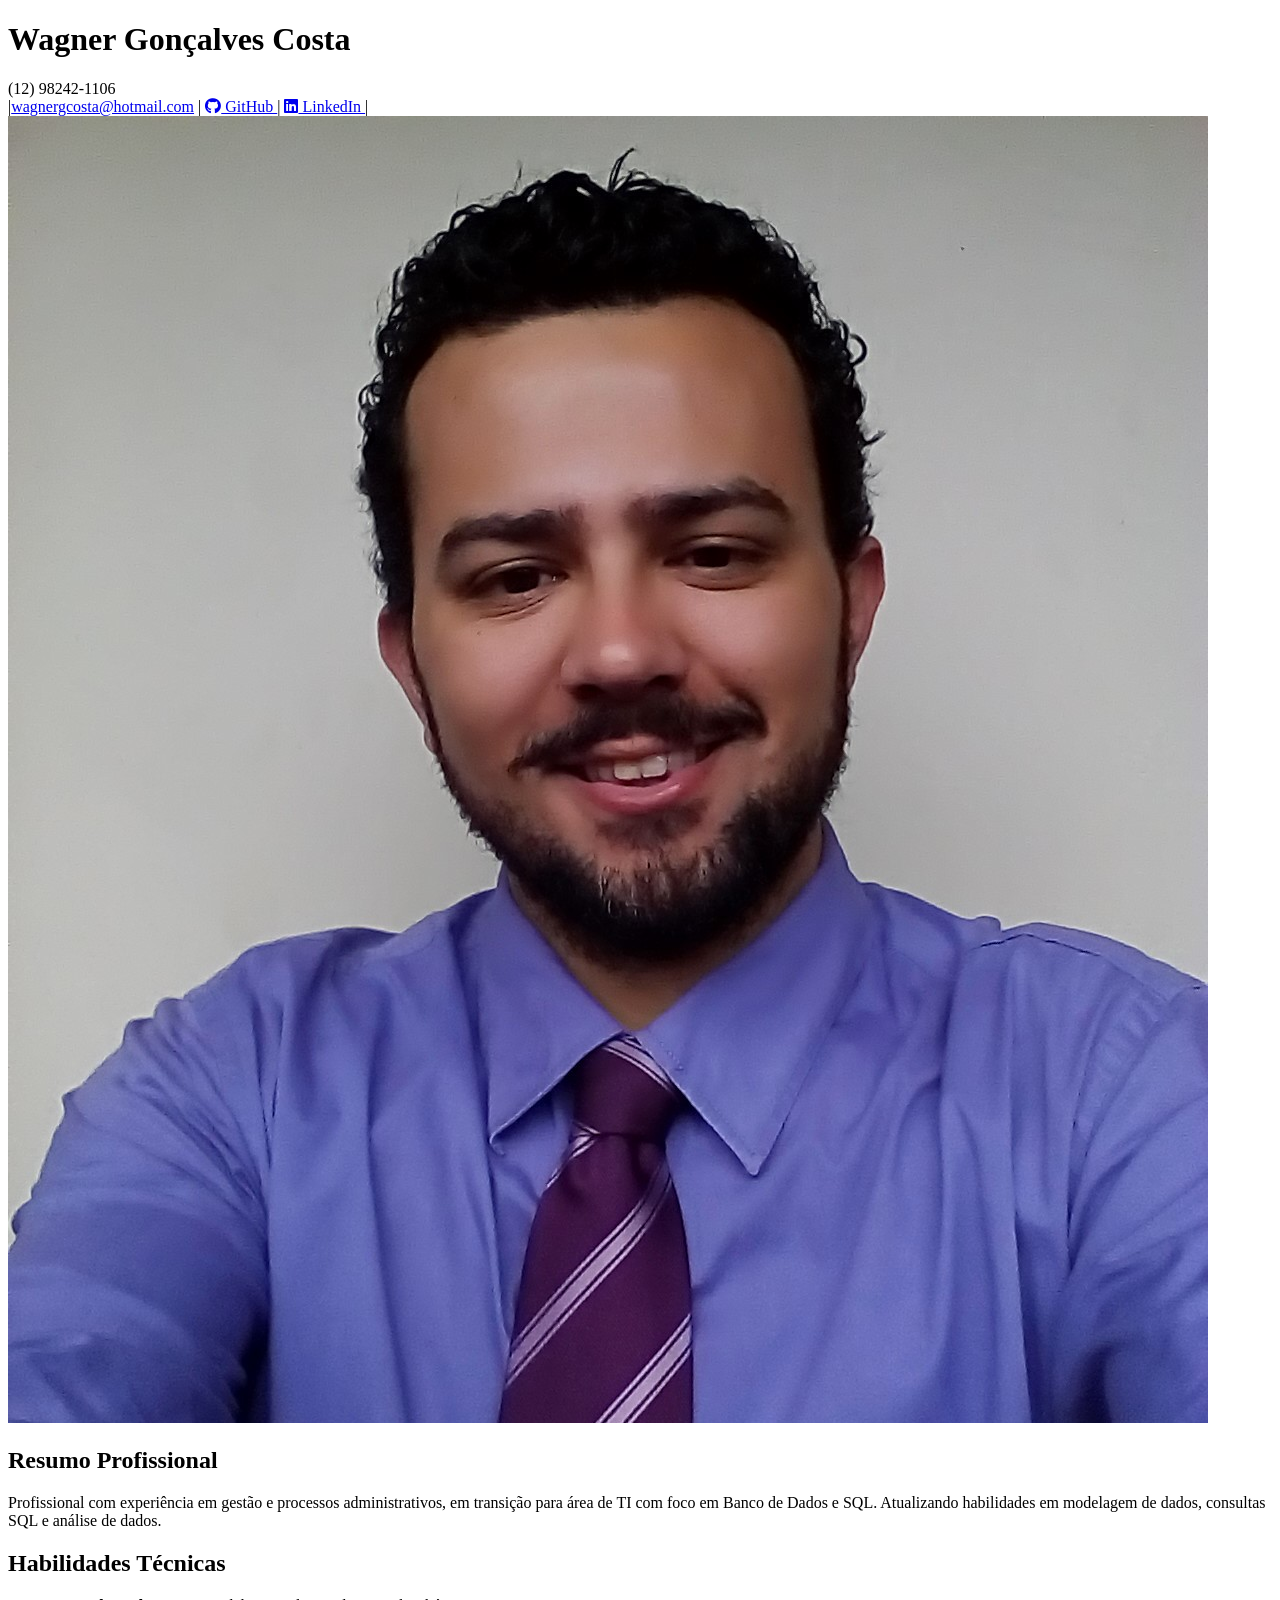
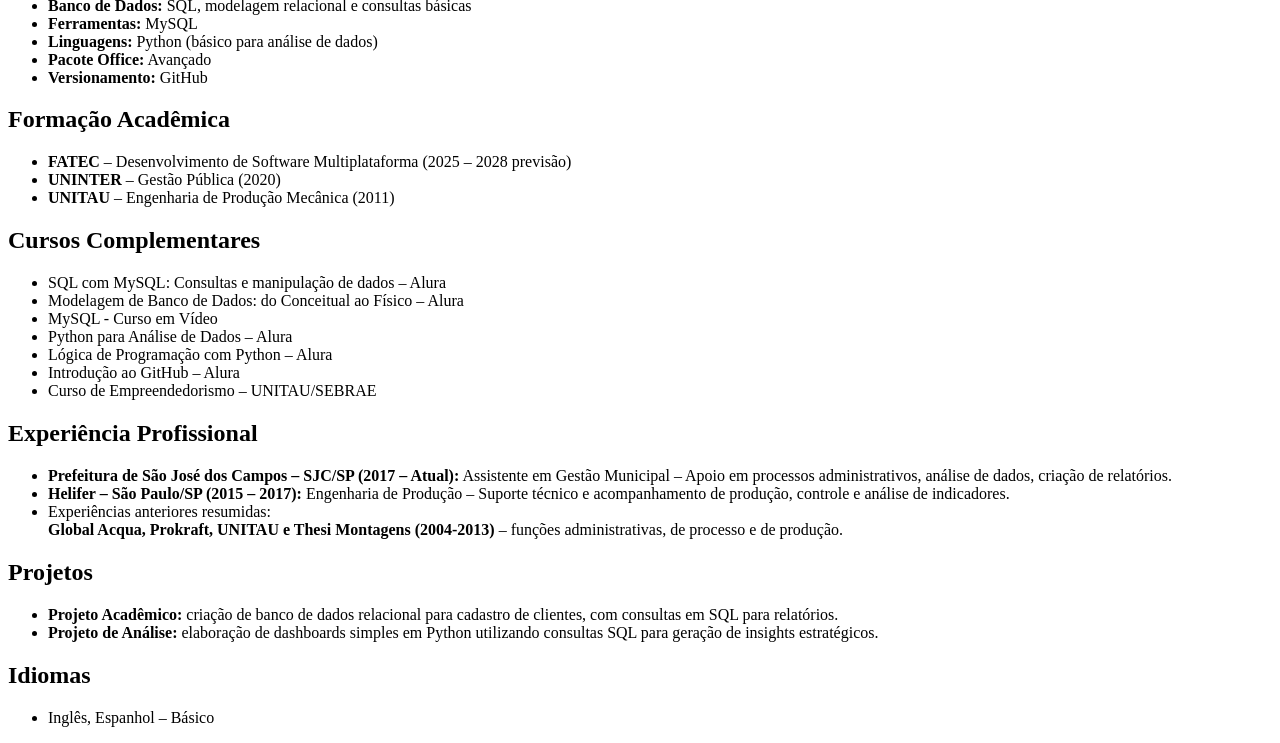
==== index.html @ ad1de8b5 "<style> Sobrepondo arquivo." ====
<!DOCTYPE html>
<html lang="pt-BR">
<head>
  <meta charset="UTF-8">
  <meta name="viewport" content="width=device-width, initial-scale=1.0">
  <title>CV - Wagner Gonçalves Costa</title>
  <link rel="stylesheet" href="css/style.css">
  <!-- Font Awesome para ícones -->
  <link rel="stylesheet" href="https://cdnjs.cloudflare.com/ajax/libs/font-awesome/6.5.0/css/all.min.css">
</head>
<body>
  <div class="container">
    <!-- Header -->
    <div class="header">
      <div class="header-text">
        <h1>Wagner Gonçalves Costa</h1>
        <div class="contact">
          (12) 98242-1106<br>
          |<a href="mailto:wagnergcosta@hotmail.com">wagnergcosta@hotmail.com</a> | <a href="https://github.com/Costa-Wagner" target="_blank">
            <i class="fab fa-github"></i> GitHub
          </a> | 
          <a href="https://www.linkedin.com/in/wagner-costa-391b0726/" target="_blank">
            <i class="fab fa-linkedin"></i> LinkedIn
          </a>|
        </div>
      </div>
      <div class="header-img">
        <img src="image/Wagner.2.jpg" alt="Wagner Gonçalves Costa">
      </div>
    </div>

    <!-- Resumo Profissional -->
    <h2>Resumo Profissional</h2>
    <p>
      Profissional com experiência em gestão e processos administrativos, em transição para área de TI com foco em Banco de Dados e SQL. Atualizando habilidades em modelagem de dados, consultas SQL e análise de dados.
    </p>

    <!-- Habilidades Técnicas -->
    <h2>Habilidades Técnicas</h2>
    <ul>
      <li><strong>Banco de Dados:</strong> SQL, modelagem relacional e consultas básicas</li>
      <li><strong>Ferramentas:</strong> MySQL</li>
      <li><strong>Linguagens:</strong> Python (básico para análise de dados)</li>
      <li><strong>Pacote Office:</strong> Avançado</li>
      <li><strong>Versionamento:</strong> GitHub</li>
    </ul>

    <!-- Formação Acadêmica -->
    <h2>Formação Acadêmica</h2>
    <ul>
      <li><strong>FATEC</strong> – Desenvolvimento de Software Multiplataforma (2025 – 2028 previsão)</li>
      <li><strong>UNINTER</strong> – Gestão Pública (2020)</li>
      <li><strong>UNITAU</strong> – Engenharia de Produção Mecânica (2011)</li>
    </ul>

    <!-- Cursos Complementares -->
    <h2>Cursos Complementares</h2>
    <ul>
      <li>SQL com MySQL: Consultas e manipulação de dados – Alura</li>
      <li>Modelagem de Banco de Dados: do Conceitual ao Físico – Alura</li>
      <li>MySQL - Curso em Vídeo</li>
      <li>Python para Análise de Dados – Alura</li>
      <li>Lógica de Programação com Python – Alura</li>
      <li>Introdução ao GitHub – Alura</li>
      <li>Curso de Empreendedorismo – UNITAU/SEBRAE</li>
    </ul>

    <!-- Experiência Profissional -->
    <h2>Experiência Profissional</h2>
    <ul>
      <li><strong>Prefeitura de São José dos Campos – SJC/SP (2017 – Atual):</strong> Assistente em Gestão Municipal – Apoio em processos administrativos, análise de dados, criação de relatórios.</li>
      <li><strong>Helifer – São Paulo/SP (2015 – 2017):</strong> Engenharia de Produção – Suporte técnico e acompanhamento de produção, controle e análise de indicadores.</li>
      <li>Experiências anteriores resumidas:<BR> <strong>Global Acqua, Prokraft, UNITAU e Thesi Montagens (2004-2013)</strong></strong> – funções administrativas, de processo e de produção.</li>
    </ul>

    <!-- Projetos -->
    <h2>Projetos</h2>
    <ul>
      <li><strong>Projeto Acadêmico:</strong> criação de banco de dados relacional para cadastro de clientes, com consultas em SQL para relatórios.</li>
      <li><strong>Projeto de Análise:</strong> elaboração de dashboards simples em Python utilizando consultas SQL para geração de insights estratégicos.</li>
    </ul>

    <!-- Idiomas -->
    <h2>Idiomas</h2>
    <ul>
      <li>Inglês, Espanhol – Básico</li>
    </ul>
  </div>
</body>
</html>
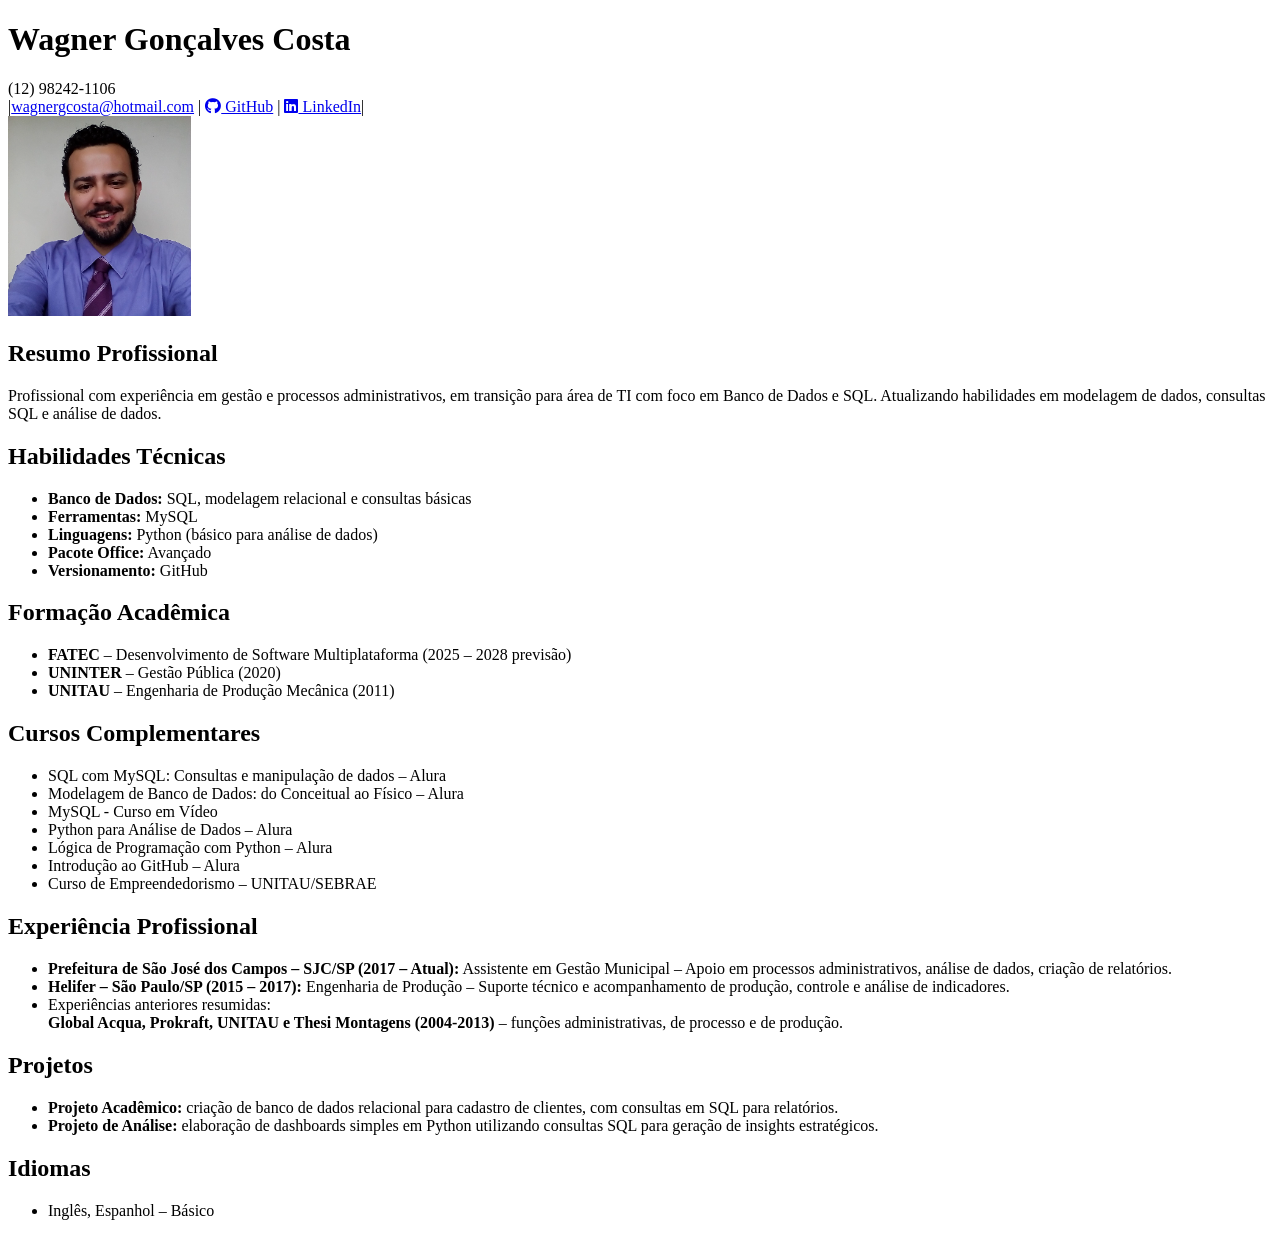
==== commit 70c64e1d: "<feat> Otimizado foto de perfil." ====
--- a/index.html
+++ b/index.html
@@ -16,16 +16,13 @@
         <h1>Wagner Gonçalves Costa</h1>
         <div class="contact">
           (12) 98242-1106<br>
-          |<a href="mailto:wagnergcosta@hotmail.com">wagnergcosta@hotmail.com</a> | <a href="https://github.com/Costa-Wagner" target="_blank">
-            <i class="fab fa-github"></i> GitHub
-          </a> | 
-          <a href="https://www.linkedin.com/in/wagner-costa-391b0726/" target="_blank">
-            <i class="fab fa-linkedin"></i> LinkedIn
-          </a>|
+          |<a href="mailto:wagnergcosta@hotmail.com">wagnergcosta@hotmail.com</a> |
+          <a href="https://github.com/Costa-Wagner" target="_blank"><i class="fab fa-github"></i> GitHub</a> | 
+          <a href="https://www.linkedin.com/in/wagner-costa-391b0726/" target="_blank"><i class="fab fa-linkedin"></i> LinkedIn</a>|
         </div>
       </div>
       <div class="header-img">
-        <img src="image/Wagner.2.jpg" alt="Wagner Gonçalves Costa">
+        <img src="/image/Wagner.2_resized.jpg" alt="Wagner Gonçalves Costa">
       </div>
     </div>
 
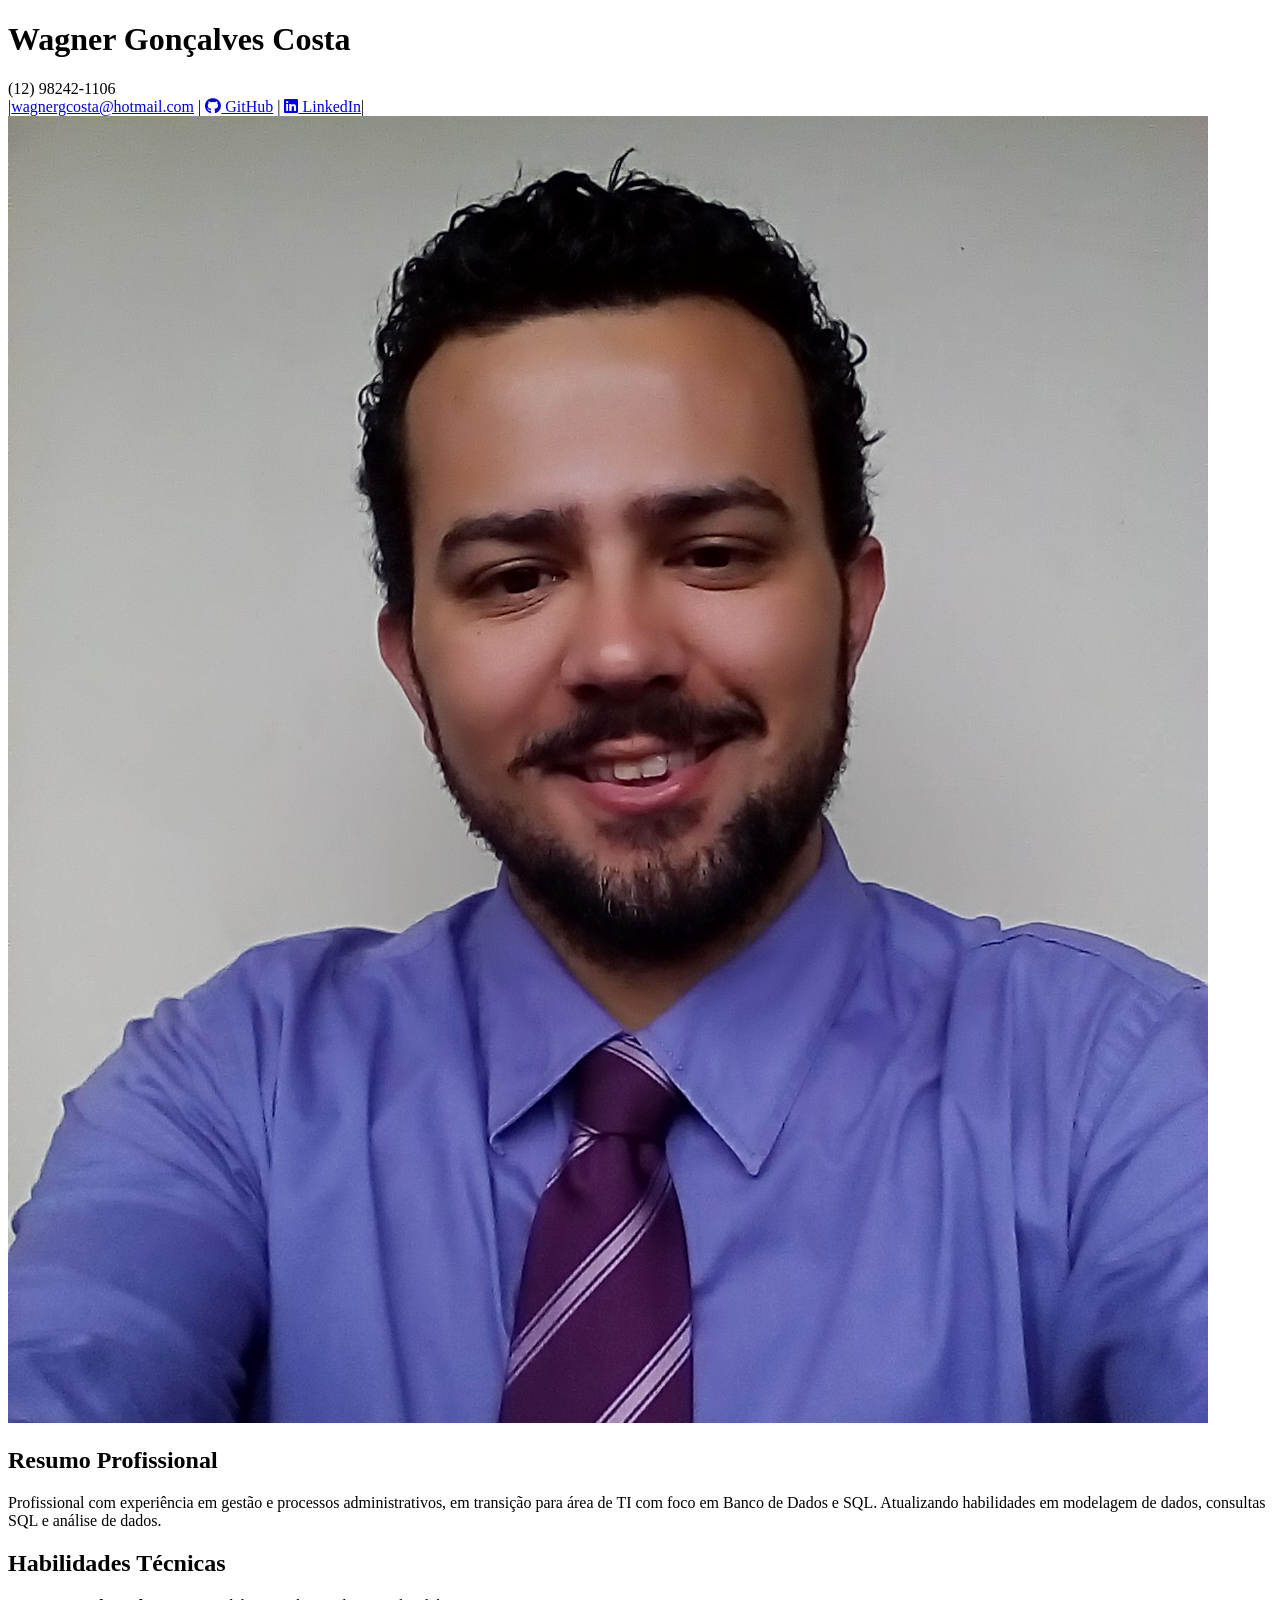
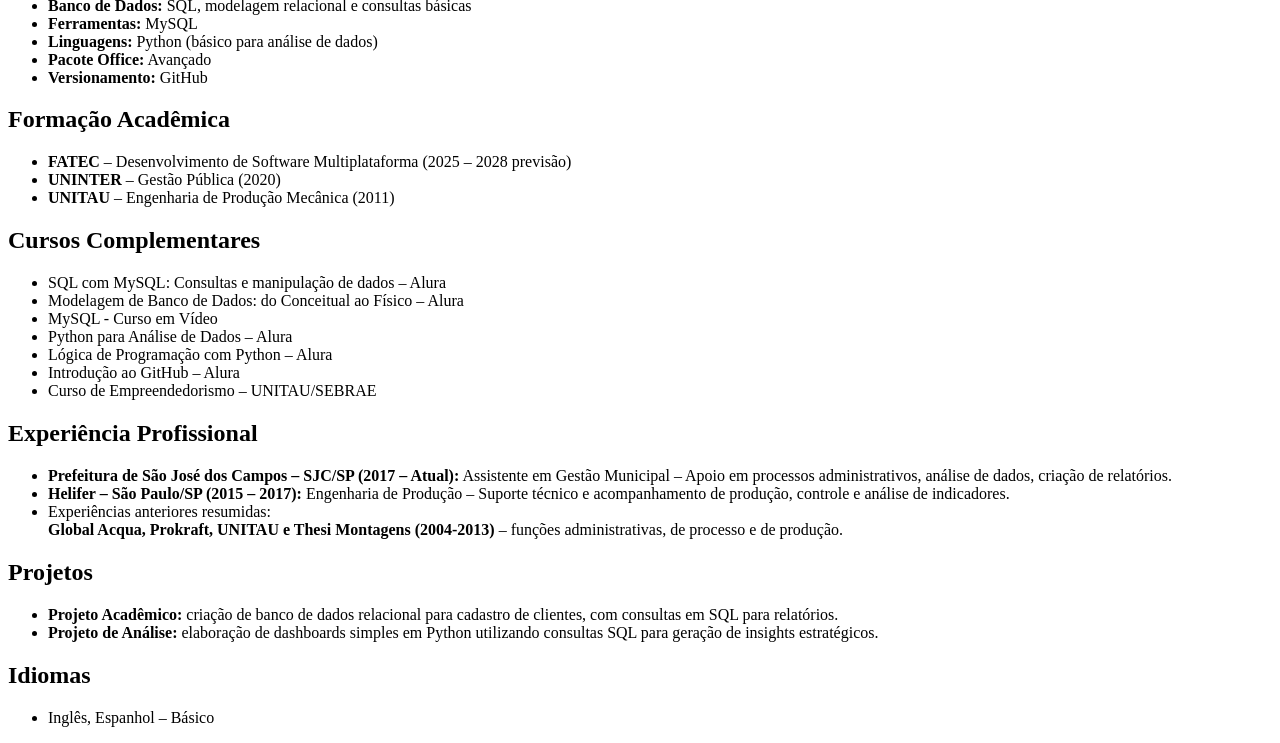
==== commit 0ec9dd19: "Atualizado index." ====
--- a/index.html
+++ b/index.html
@@ -22,7 +22,7 @@
         </div>
       </div>
       <div class="header-img">
-        <img src="/image/Wagner.2_resized.jpg" alt="Wagner Gonçalves Costa">
+        <img src="/image/Wagner.2.jpg" alt="Wagner Gonçalves Costa">
       </div>
     </div>
 
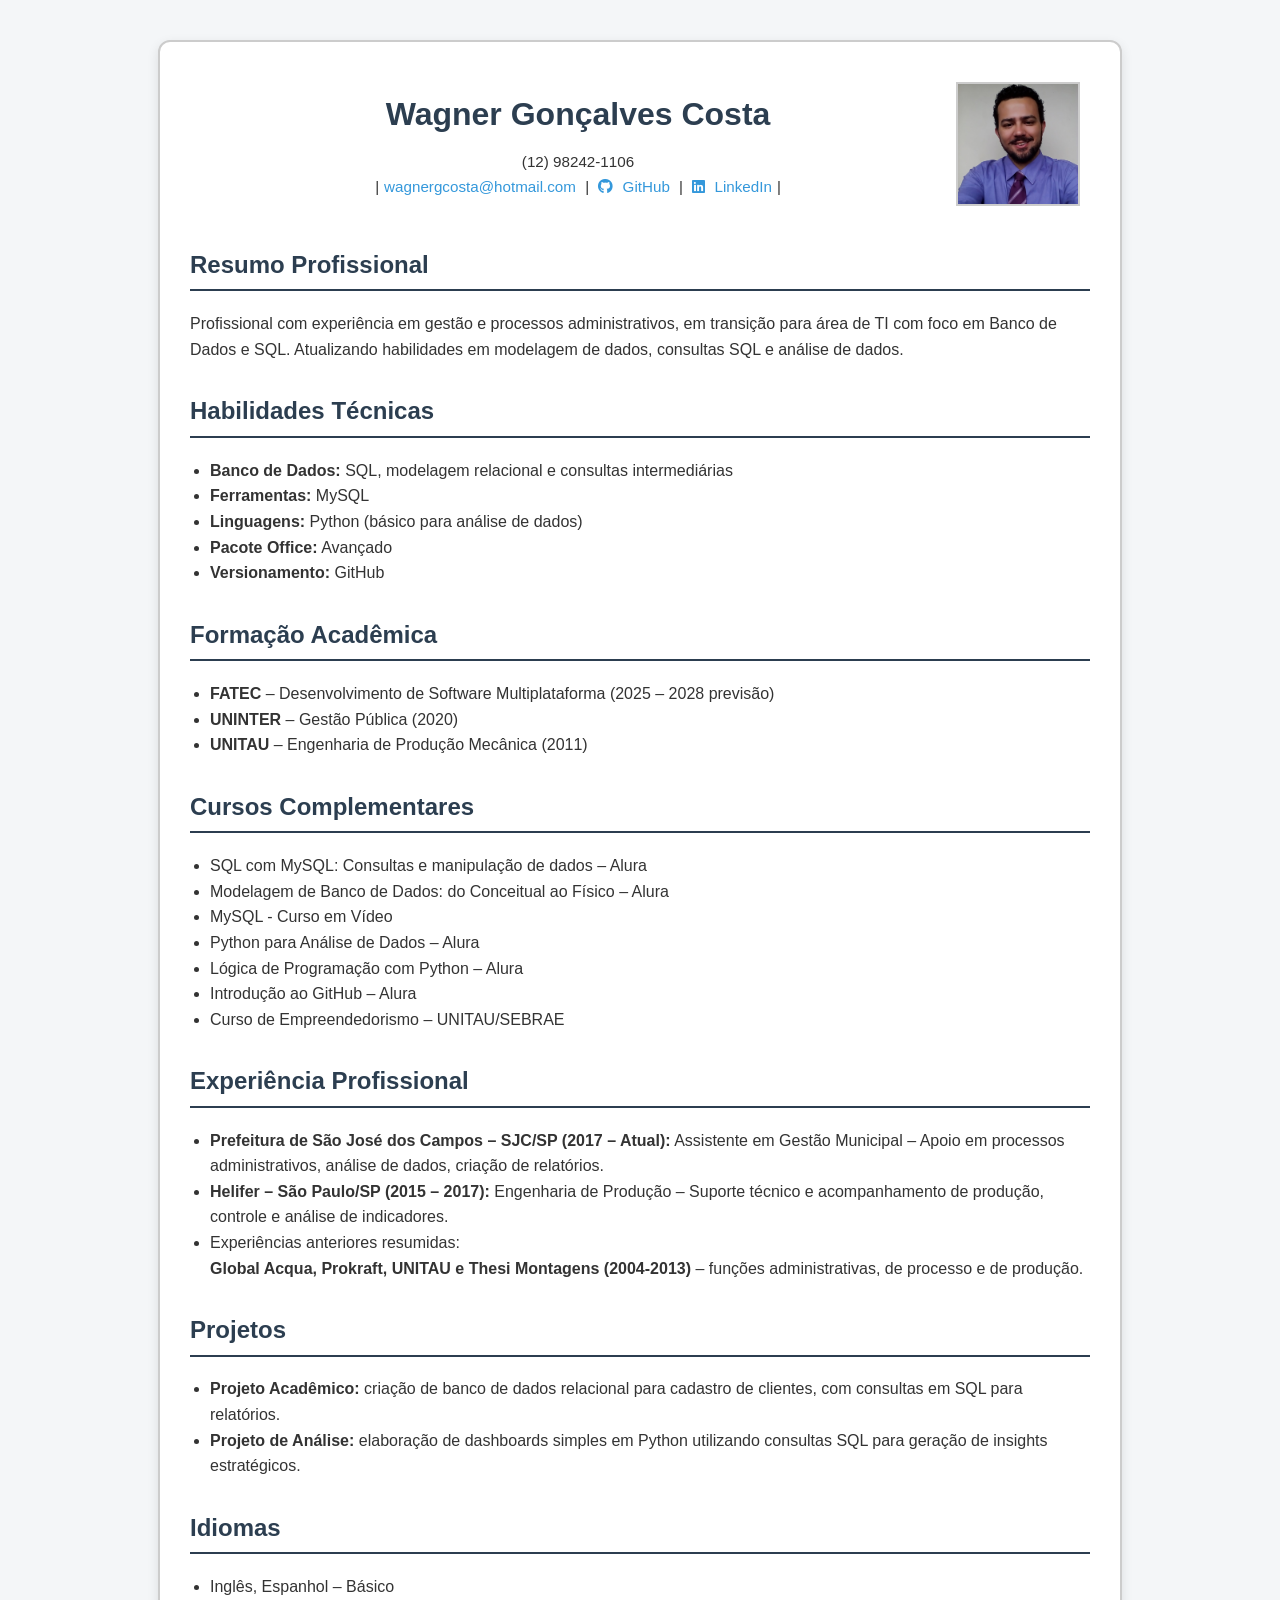
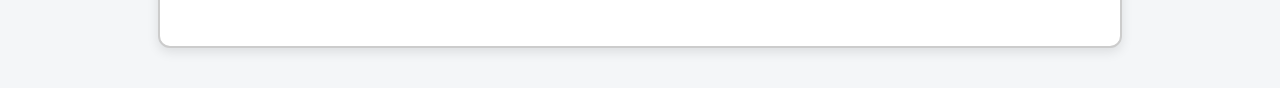
==== commit 9901458e: "Incluído atribuições" ====
--- a/index.html
+++ b/index.html
@@ -35,7 +35,7 @@
     <!-- Habilidades Técnicas -->
     <h2>Habilidades Técnicas</h2>
     <ul>
-      <li><strong>Banco de Dados:</strong> SQL, modelagem relacional e consultas básicas</li>
+      <li><strong>Banco de Dados:</strong> SQL, modelagem relacional e consultas intermediárias</li>
       <li><strong>Ferramentas:</strong> MySQL</li>
       <li><strong>Linguagens:</strong> Python (básico para análise de dados)</li>
       <li><strong>Pacote Office:</strong> Avançado</li>
--- a/css/style.css
+++ b/css/style.css
@@ -0,0 +1,108 @@
+/*estilo básico */
+body {
+  font-family: 'Segoe UI', Tahoma, Geneva, Verdana, sans-serif;
+  margin: 0;
+  padding: 0;
+  background-color: #f4f6f8;
+  color: #333;
+  line-height: 1.6;
+}
+
+img {
+  max-width: 100%;
+  height: auto;
+  display: block;
+}
+
+.container {
+  max-width: 900px;
+  margin: 40px auto;
+  background-color: #fff;
+  padding: 30px;
+  border-radius: 12px;
+  box-shadow: 0 4px 12px rgba(0,0,0,0.1);
+  border: 2px solid #ccc;
+}
+
+/* Cabeçalho */
+.header {
+  display: flex;
+  align-items: center;
+  justify-content: space-between;
+  flex-wrap: wrap;
+  margin-bottom: 30px;
+  padding: 10px;
+}
+
+.header-text {
+  flex: 1;
+  text-align: center;
+}
+
+.header-img img {
+  width: 120px;
+  height: 120px;
+  max-height: 120px;
+  object-fit: cover;
+  border-radius: 0;
+  border: 2px solid #ccc;
+  display: block;
+}
+
+/* Nome */
+.header-text h1 {
+  margin: 0 0 10px 0;
+  font-size: 2em;
+  color: #2c3e50;
+}
+
+/* Contato e links */
+.contact {
+  margin-top: 5px;
+  font-size: 0.95em;
+}
+
+.contact a {
+  color: #3498db;
+  text-decoration: none;
+  margin: 0 5px;
+}
+
+.contact a:hover {
+  text-decoration: underline;
+}
+
+.contact i {
+  margin-right: 5px;
+}
+
+/* Títulos */
+h2 {
+  color: #2c3e50;
+  border-bottom: 2px solid #2c3e50;
+  padding-bottom: 5px;
+  margin-top: 30px;
+}
+
+/* Listas */
+ul {
+  padding-left: 20px;
+}
+
+/* Responsivo */
+@media (max-width: 768px) {
+  .header {
+    flex-direction: column;
+    align-items: center;
+  }
+
+  .header-text {
+    text-align: center;
+    margin-bottom: 15px;
+    padding-right: 0;
+  }
+
+  .header img {
+    margin: 0 auto;
+  }
+}
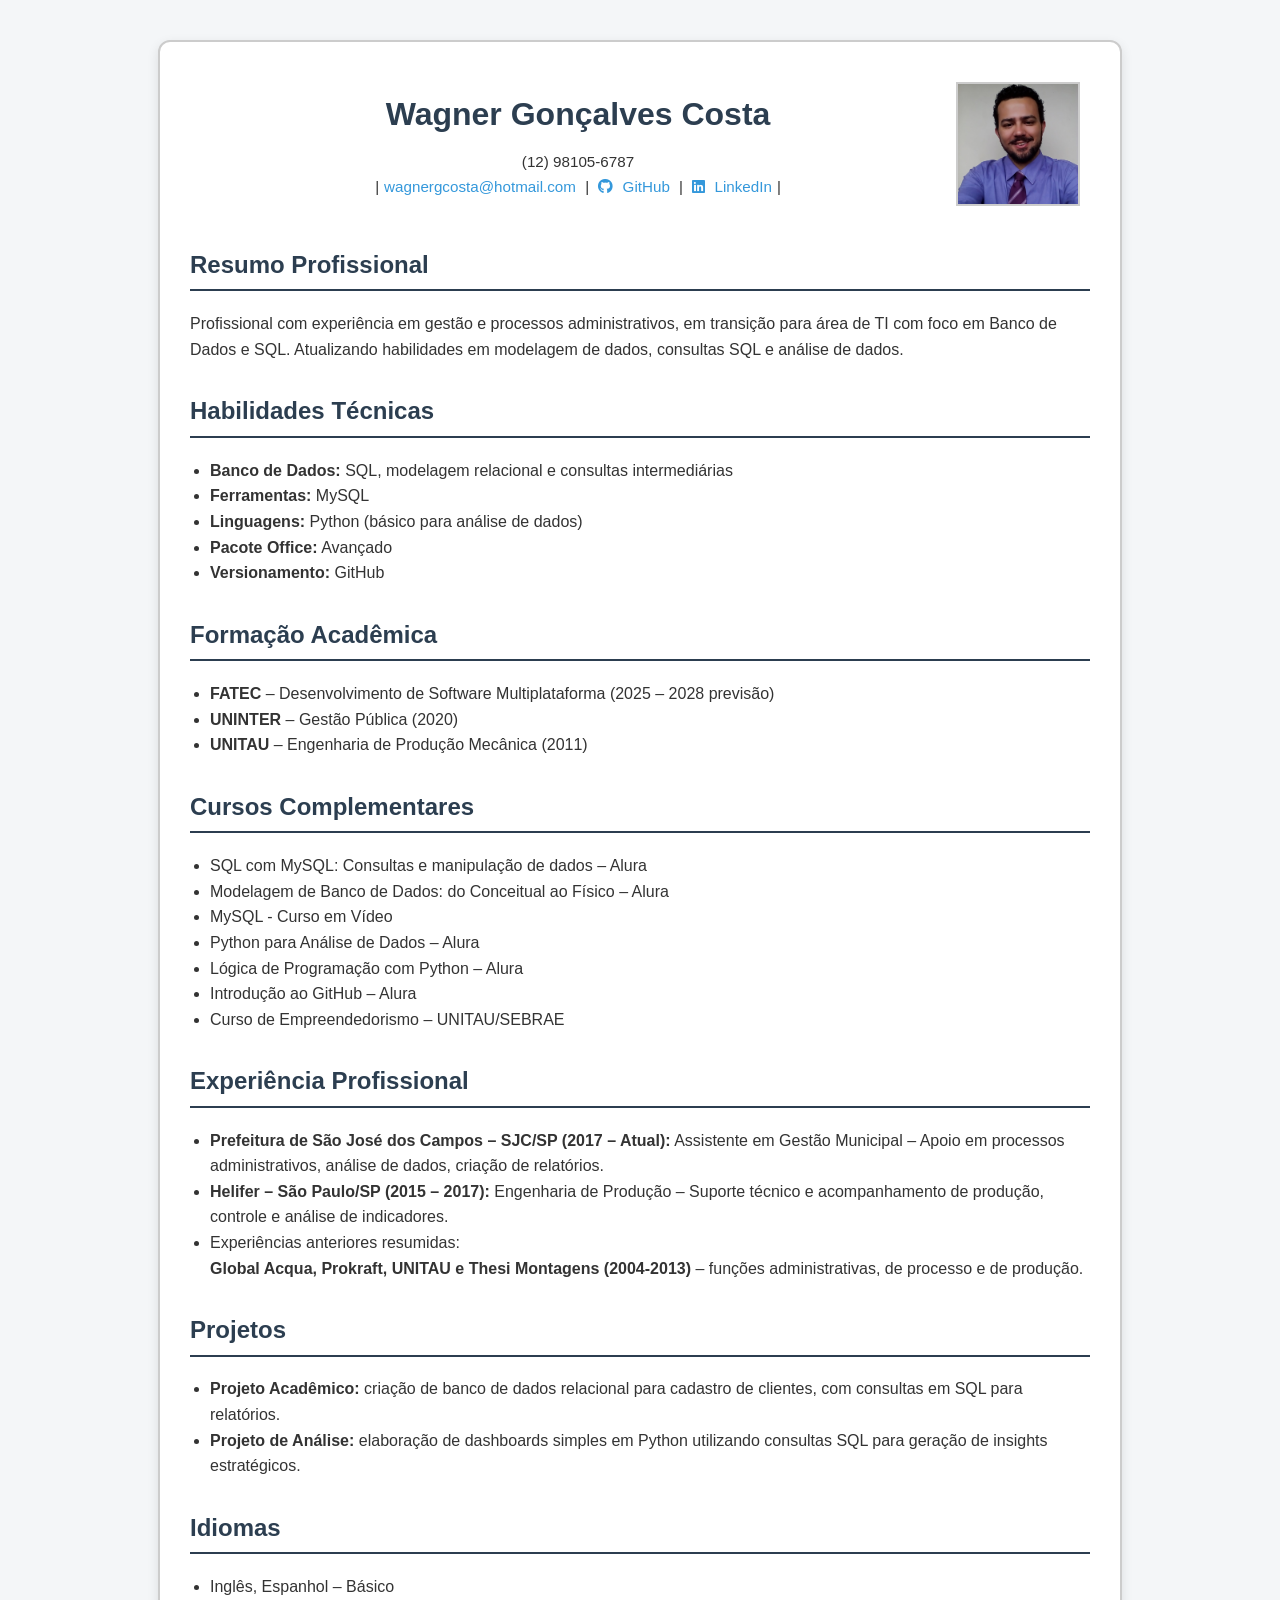
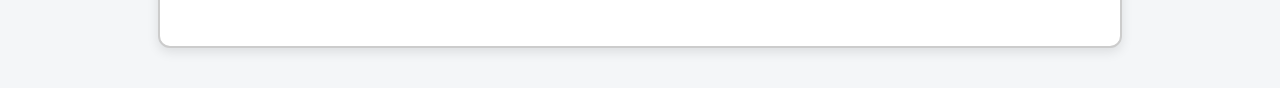
==== commit 3ec5368d: "Update index.html Correção de celular" ====
--- a/index.html
+++ b/index.html
@@ -15,7 +15,7 @@
       <div class="header-text">
         <h1>Wagner Gonçalves Costa</h1>
         <div class="contact">
-          (12) 98242-1106<br>
+          (12) 98105-6787<br>
           |<a href="mailto:wagnergcosta@hotmail.com">wagnergcosta@hotmail.com</a> |
           <a href="https://github.com/Costa-Wagner" target="_blank"><i class="fab fa-github"></i> GitHub</a> | 
           <a href="https://www.linkedin.com/in/wagner-costa-391b0726/" target="_blank"><i class="fab fa-linkedin"></i> LinkedIn</a>|
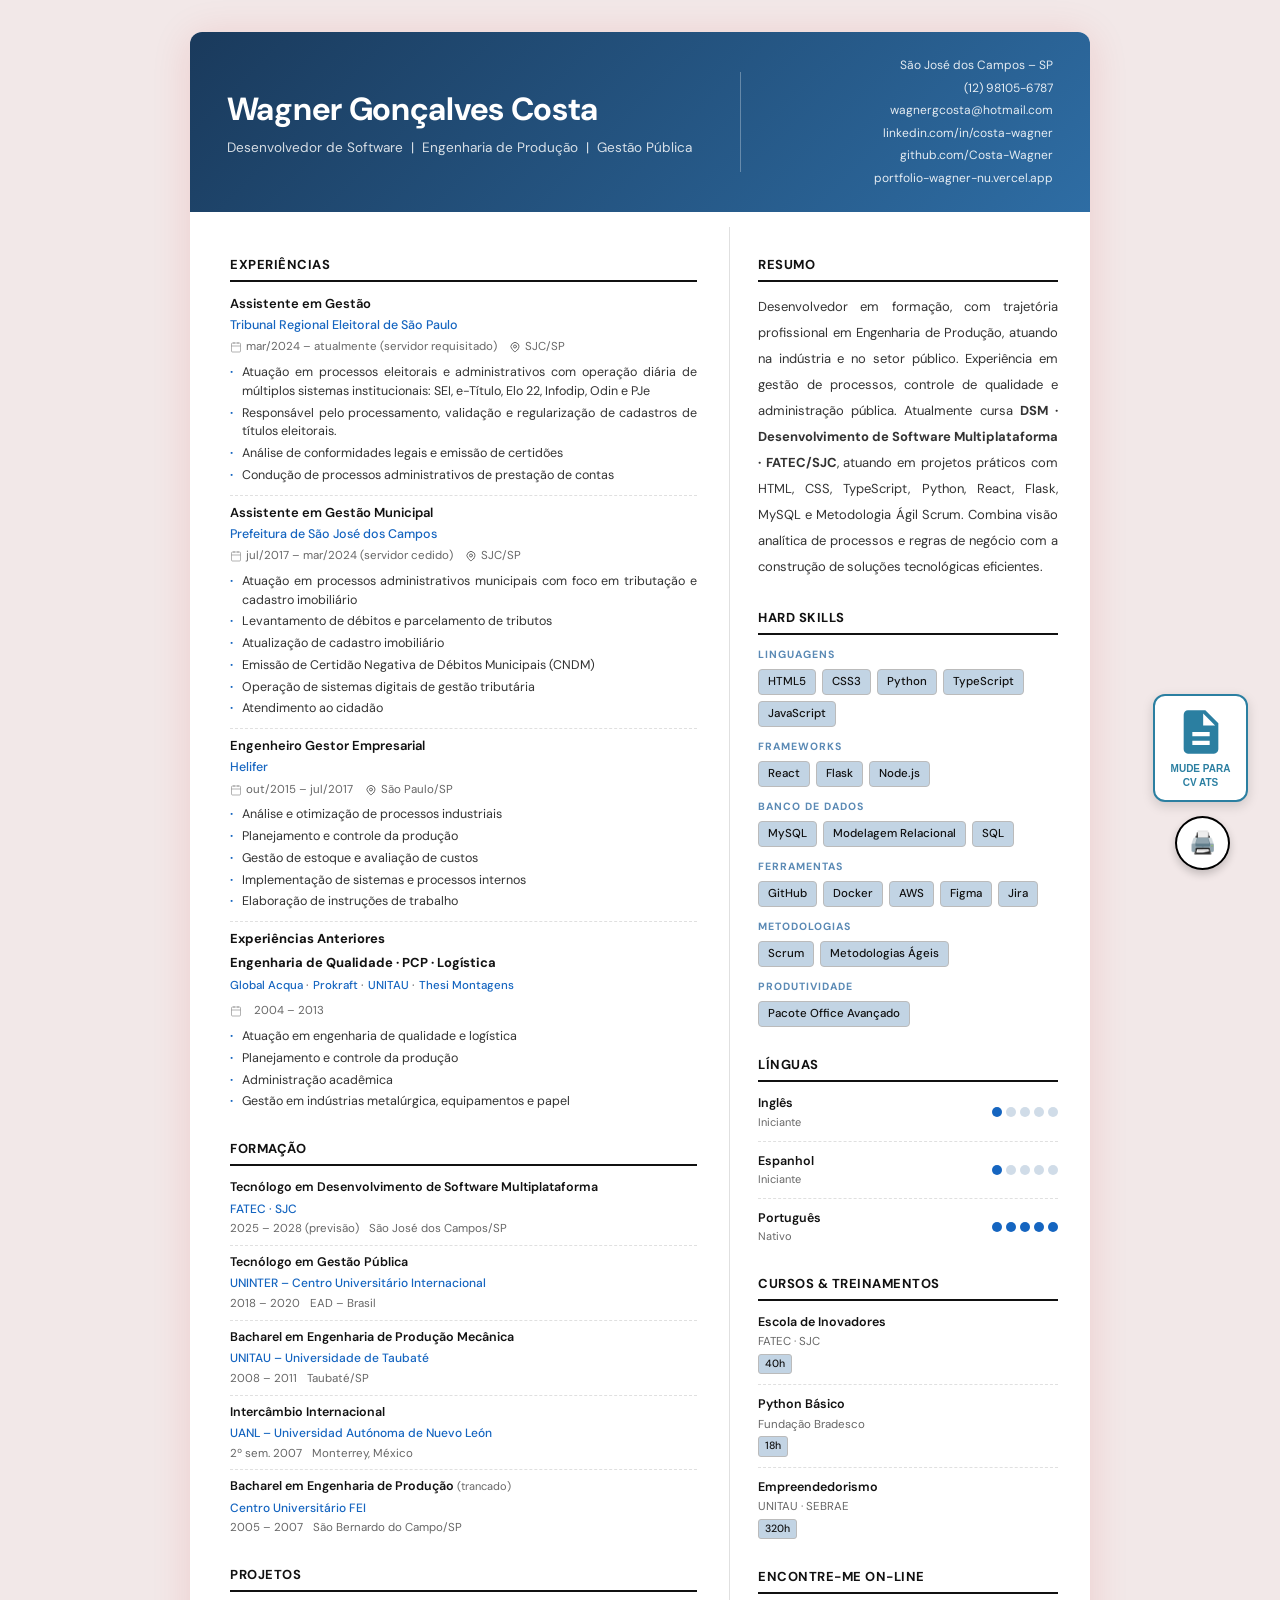
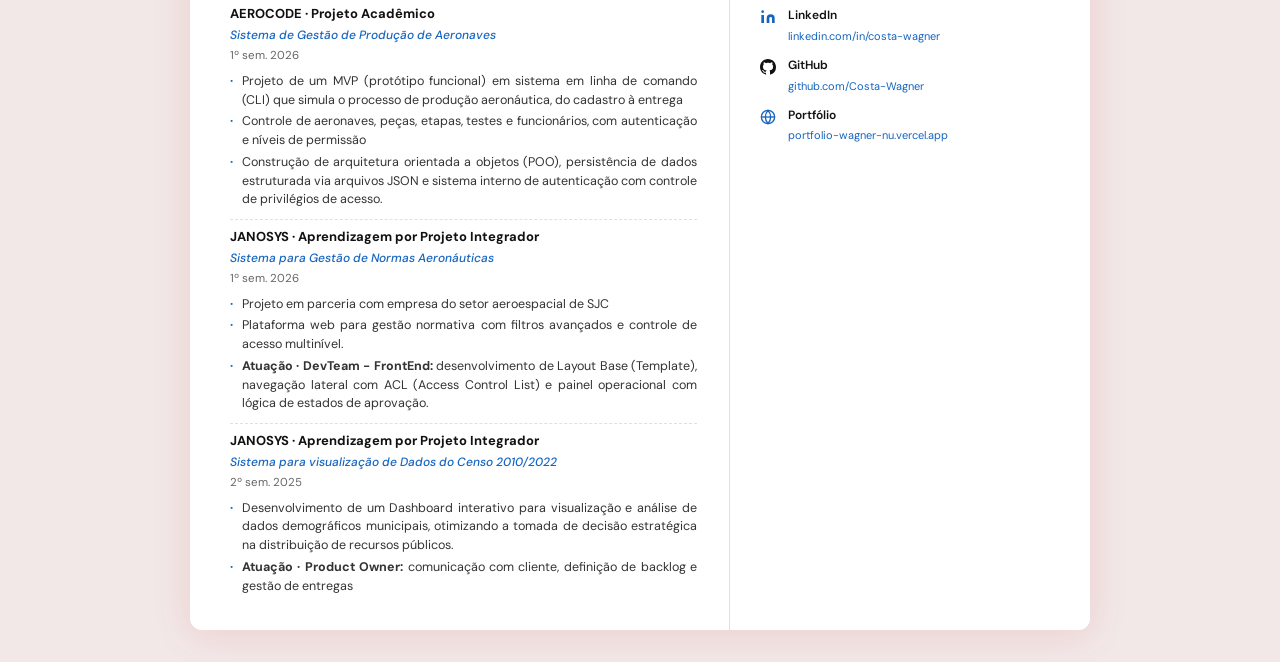
==== commit 3e0be343: "feat: CV padrão ATS" ====
--- a/index.html
+++ b/index.html
@@ -3,85 +3,1014 @@
 <head>
   <meta charset="UTF-8">
   <meta name="viewport" content="width=device-width, initial-scale=1.0">
-  <title>CV - Wagner Gonçalves Costa</title>
-  <link rel="stylesheet" href="css/style.css">
-  <!-- Font Awesome para ícones -->
-  <link rel="stylesheet" href="https://cdnjs.cloudflare.com/ajax/libs/font-awesome/6.5.0/css/all.min.css">
+  <title>Wagner Costa — CV</title>
+
+  <style>
+    @import url('https://fonts.googleapis.com/css2?family=DM+Sans:ital,opsz,wght@0,9..40,300;0,9..40,400;0,9..40,500;0,9..40,600;0,9..40,700;0,9..40,800;1,9..40,300&display=swap');
+
+    :root {
+      --accent: #1565c0;
+      --accent-dark: #0f4a9e;
+      --text: #111111;
+      --text-light: #333333;
+      --text-muted: #666666;
+      --border: #e0e0e0;
+      --bg: #ffffff;
+      --bg-subtle: #faf7f7;
+      --badge-bg: #5b8ab55e;
+      --badge-border: #bbbbbb;
+      --skill-cat: #5b8ab5;
+      --dot-active: #1565c0;
+      --dot-inactive: #d0dce8;
+    }
+
+    * { box-sizing: border-box; margin: 0; padding: 0; }
+
+    body {
+      font-family: 'DM Sans', sans-serif;
+      background: #f2e8e8;
+      color: var(--text);
+      font-size: 13px;
+      line-height: 1.55;
+    }
+
+    .page {
+      background: var(--bg);
+      max-width: 900px;
+      margin: 32px auto;
+      box-shadow: 0 4px 40px rgba(203, 13, 13, 0.12);
+      border-radius: 12px;
+      overflow: hidden;
+      position: relative;
+    }
+
+    /* ── HEADER ── */
+    .header {
+      padding: 28px 40px 20px;
+      border-bottom: 2px solid var(--text);
+    }
+
+    .name {
+      font-size: 44px;
+      font-weight: 800;
+      letter-spacing: -1px;
+      color: var(--text);
+      line-height: 1;
+      margin-bottom: 4px;
+    }
+
+    .title {
+      color: var(--accent);
+      font-weight: 400;
+      font-size: 13.5px;
+      margin-bottom: 12px;
+    }
+
+    .contacts {
+      display: flex;
+      flex-wrap: wrap;
+      gap: 6px 18px;
+      font-size: 12px;
+      color: var(--text-light);
+    }
+
+    .contacts a {
+      color: var(--text-light);
+      text-decoration: none;
+      display: flex;
+      align-items: center;
+      gap: 5px;
+    }
+
+    .contacts a:hover { color: var(--accent); }
+
+    .contact-icon {
+      width: 14px;
+      height: 14px;
+      opacity: 0.6;
+      flex-shrink: 0;
+    }
+
+    /* ── BODY LAYOUT ── */
+    .body {
+      display: grid;
+      grid-template-columns: 60% 40%;
+      min-height: 1px;
+    }
+
+    .col-left {
+      padding: 28px 32px 32px 40px;
+      border-right: 1px solid var(--border);
+    }
+
+    .col-right {
+      padding: 28px 32px 32px 28px;
+      background: var(--bg);
+    }
+
+    /* ── SECTION ── */
+    .section { margin-bottom: 28px; }
+    .section:last-child { margin-bottom: 0; }
+
+    .section-title {
+      font-size: 13px;
+      font-weight: 700;
+      letter-spacing: 0.5px;
+      text-transform: uppercase;
+      color: var(--text);
+      margin-bottom: 12px;
+      padding-bottom: 5px;
+      border-bottom: 2px solid var(--text);
+    }
+
+    /* ── EXPERIENCE ── */
+    .exp-item { margin-bottom: 10px; }
+    .exp-item:last-child { margin-bottom: 0; }
+
+    .exp-role {
+      font-weight: 600;
+      font-size: 13px;
+      color: var(--text);
+      margin-bottom: 2px;
+    }
+
+    .exp-company {
+      color: var(--accent);
+      font-weight: 500;
+      font-size: 12.5px;
+      margin-bottom: 3px;
+    }
+
+    .exp-meta {
+      display: flex;
+      align-items: center;
+      gap: 12px;
+      font-size: 11.5px;
+      color: var(--text-muted);
+      margin-bottom: 7px;
+    }
+
+    .exp-meta span {
+      display: flex;
+      align-items: center;
+      gap: 4px;
+    }
+
+    .exp-bullets {
+      list-style: none;
+      padding: 0;
+      text-align: justify;
+    }
+
+    .exp-bullets li {
+      padding-left: 12px;
+      position: relative;
+      color: var(--text-light);
+      font-size: 12.5px;
+      margin-bottom: 3px;
+      line-height: 1.5;
+    }
+
+    .exp-bullets li::before {
+      content: '·';
+      position: absolute;
+      left: 0;
+      color: var(--accent);
+      font-weight: 700;
+    }
+
+    .divider {
+      border: none;
+      border-top: 1px dashed var(--border);
+      margin: 7px 0;
+    }
+
+    /* Experiências anteriores */
+    .prev-exp-label {
+      font-size: 13px;
+      font-weight: 700;
+      color: var(--text);
+      margin-bottom: 4px;
+    }
+
+    .prev-companies {
+      display: flex;
+      flex-wrap: wrap;
+      gap: 4px;
+      margin-bottom: 7px;
+    }
+
+    .prev-company-tag {
+      color: var(--accent);
+      font-size: 11.5px;
+      font-weight: 500;
+    }
+
+    .prev-company-tag:not(:last-child)::after {
+      content: ' ·';
+      color: var(--text-muted);
+    }
+
+    /* ── FORMAÇÃO ── */
+    .edu-item { margin-bottom: 4px; }
+    .edu-item:last-child { margin-bottom: 0; }
+
+    .edu-degree {
+      font-weight: 600;
+      font-size: 12.5px;
+      color: var(--text);
+      margin-bottom: 2px;
+    }
+
+    .edu-school {
+      color: var(--accent);
+      font-weight: 500;
+      font-size: 12px;
+      margin-bottom: 2px;
+    }
+
+    .edu-meta {
+      font-size: 11.5px;
+      color: var(--text-muted);
+      display: flex;
+      gap: 10px;
+    }
+
+    /* ── PROJETOS ── */
+    .proj-item { margin-bottom: 10px; }
+    .proj-item:last-child { margin-bottom: 0; }
+
+    .proj-name {
+      font-weight: 700;
+      font-size: 13px;
+      color: var(--text);
+      margin-bottom: 2px;
+    }
+
+    .proj-desc-short {
+      font-style: italic;
+      color: var(--accent);
+      font-weight: 500;
+      font-size: 12px;
+      margin-bottom: 2px;
+    }
+
+    /* ── RESUMO ── */
+    .resumo-text {
+      font-size: 13px;
+      color: var(--text-light);
+      line-height: 2;
+      text-align: justify;
+    }
+
+    /* ── CURSOS ── */
+    .curso-item {
+      margin-bottom: 10px;
+      padding-bottom: 10px;
+      border-bottom: 1px dashed var(--border);
+    }
+
+    .curso-item:last-child {
+      border-bottom: none;
+      margin-bottom: 0;
+      padding-bottom: 0;
+    }
+
+    .curso-name {
+      font-weight: 600;
+      font-size: 12.5px;
+      color: var(--text);
+      margin-bottom: 1px;
+    }
+
+    .curso-inst {
+      font-size: 11.5px;
+      color: var(--text-muted);
+    }
+
+    .curso-hours {
+      display: inline-block;
+      margin-top: 3px;
+      font-size: 10.5px;
+      color: var(--text);
+      background: var(--badge-bg);
+      border: 1px solid var(--badge-border);
+      border-radius: 3px;
+      padding: 1px 6px;
+      font-weight: 500;
+    }
+
+    /* ── IDIOMAS ── */
+    .lang-item {
+      display: flex;
+      align-items: center;
+      justify-content: space-between;
+      margin-bottom: 10px;
+      padding-bottom: 10px;
+      border-bottom: 1px dashed var(--border);
+    }
+
+    .lang-item:last-child {
+      border-bottom: none;
+      margin-bottom: 0;
+      padding-bottom: 0;
+    }
+
+    .lang-name {
+      font-weight: 600;
+      font-size: 12.5px;
+      color: var(--text);
+    }
+
+    .lang-level {
+      font-size: 11px;
+      color: var(--text-muted);
+    }
+
+    .lang-dots {
+      display: flex;
+      gap: 4px;
+    }
+
+    .dot {
+      width: 10px;
+      height: 10px;
+      border-radius: 50%;
+      background: var(--dot-inactive);
+    }
+
+    .dot.active { background: var(--dot-active); }
+
+    /* ── HARD SKILLS ── */
+    .skill-cat { margin-bottom: 12px; }
+    .skill-cat:last-child { margin-bottom: 0; }
+
+    .skill-cat-label {
+      font-size: 10.5px;
+      font-weight: 700;
+      letter-spacing: 1px;
+      text-transform: uppercase;
+      color: var(--skill-cat);
+      margin-bottom: 6px;
+      margin-top: 8px;
+    }
+
+    .badges {
+      display: flex;
+      flex-wrap: wrap;
+      gap: 6px;
+    }
+
+    .badge {
+      background: var(--badge-bg);
+      border: 1px solid var(--badge-border);
+      color: var(--text);
+      font-size: 11.5px;
+      font-weight: 500;
+      padding: 3px 9px;
+      border-radius: 4px;
+      white-space: nowrap;
+    }
+
+    /* ── ONLINE ── */
+    .online-item {
+      display: flex;
+      align-items: flex-start;
+      gap: 10px;
+      margin-bottom: 10px;
+    }
+
+    .online-item:last-child { margin-bottom: 0; }
+
+    .online-icon {
+      width: 20px;
+      height: 20px;
+      flex-shrink: 0;
+      display: flex;
+      align-items: center;
+      justify-content: center;
+      margin-top: 1px;
+    }
+
+    .online-icon svg { width: 16px; height: 16px; }
+
+    .online-label {
+      font-weight: 600;
+      font-size: 12px;
+      color: var(--text);
+      margin-bottom: 1px;
+    }
+
+    .online-url {
+      font-size: 11px;
+      color: var(--accent);
+      text-decoration: none;
+      word-break: break-all;
+    }
+
+    .online-url:hover { text-decoration: underline; }
+
+    /* ── CABEÇALHO AZUL ── */
+    .cv-cabecalho {
+      position: relative;
+      width: 100%;
+      z-index: 10; 
+      margin-bottom: 15px;
+      display: flex;
+      align-items: center;
+      background: linear-gradient(135deg, #1a3a5c 0%, #2e6da4 100%);
+      padding: 1.5rem 2.3rem;
+      gap: 3rem;
+      flex-wrap: nowrap;
+      -webkit-print-color-adjust: exact;
+      print-color-adjust: exact;
+      justify-content: flex-start;
+    }
+
+    .cv-cabecalho-esq h1 {
+      font-size: 2rem;
+      font-weight: 700;
+      color: #ffffff;
+      margin: 0 0 0.2rem 0;
+      letter-spacing: -0.3px;
+    }
+
+    .cv-subtitulo {
+      font-size: 0.85rem;
+      color: rgba(255,255,255,0.82);
+      margin: 0;
+      line-height: 1.5;
+    }
+
+    .cv-cabecalho-divisor {
+      width: 1px;
+      height: 100px;
+      background-color: rgba(255,255,255,0.3);
+      flex-shrink: 0;
+    }
+
+    .cv-cabecalho-dir {
+      display: flex;
+      flex-direction: column;
+      justify-content: center;
+      gap: 0.25rem;
+      min-width: 220px;
+      margin-left: auto;
+      align-items: flex-end; 
+    }
+
+    .cv-cabecalho-dir span,
+    .cv-cabecalho-dir a {
+      font-size: 0.75rem;
+      color: rgba(255,255,255,0.88);
+      text-decoration: none;
+      display: flex;
+      align-items: center;
+      gap: 6px;
+    }
+
+    .cv-cabecalho-dir a:hover {
+      text-decoration: underline;
+      color: #ffffff;
+    }
+
+    /* Posiciona o grupo no canto inferior direito */
+    #containerAcoes {
+      position: fixed;
+      bottom: 98px;
+      right: 32px;
+      z-index: 99999;
+      display: flex;
+      flex-direction: column;
+      align-items: center;
+      gap: 12px;
+    }
+
+    /* Estilização do Botão em Bloco Vertical baseado na imagem */
+    #btnAlternarCV {
+      display: flex;
+      flex-direction: column; /* Joga o texto para baixo do ícone */
+      align-items: center;
+      justify-content: center;
+      text-decoration: none;
+      font-family: Arial, sans-serif;
+      color: #2b7fa1; /* Tom de azul idêntico ao da imagem enviada */
+      background-color: #ffffff;
+      border: 2px solid #2b7fa1;
+      border-radius: 12px; /* Bordas arredondadas suaves */
+      padding: 10px;
+      width: 95px;
+      box-shadow: 0 4px 12px rgba(0,0,0,0.15);
+      transition: transform 0.2s, background-color 0.2s;
+    }
+
+    /* Tamanho do ícone vetorial do documento */
+    #btnAlternarCV svg {
+      width: 52px;
+      height: 52px;
+      fill: #2b7fa1; /* Pinta o ícone com o azul correto */
+      margin-bottom: 4px;
+    }
+
+    /* Texto pequeno centralizado abaixo do ícone */
+    #btnAlternarCV span {
+      font-size: 10px;
+      font-weight: bold;
+      text-transform: uppercase;
+      text-align: center;
+      line-height: 1.4;
+    }
+
+    /* Efeito sutil ao passar o mouse */
+    #btnAlternarCV:hover {
+      background-color: #f2f8fa;
+      transform: translateY(-2px);
+    }
+
+    #btnImprimir {
+      display: inline-block;
+      visibility: visible;
+      opacity: 1;
+      position: fixed;
+      bottom: 30px;
+      right: 50px;
+      z-index: 99999;
+      background: #fff;
+      border: 2px solid #000;
+      border-radius: 50%;
+      padding: 12px;
+      font-size: 22px;
+      cursor: pointer;
+      box-shadow: 0 4px 8px rgba(0,0,0,0.2);
+    }
+
+    @media print {
+      @page { size: A4; margin: 0; }
+
+      body {
+        padding-top: 0;
+        flex-grow: 1;
+        font-size: 10pt;
+        line-height: 1.3;
+        background: #fff;
+      }
+
+      .cv-cabecalho { padding: 1rem 1.5rem; }
+      .cv-cabecalho-esq h1 { font-size: 18pt; }
+      .cv-subtitulo { font-size: 9pt; }
+      .cv-cabecalho-divisor { height: 100px; }
+
+      nav, footer, .btn-download, .no-print { display: none }
+
+      a { text-decoration: none ; color: #fff; }
+
+      .page { box-shadow: none; margin: 0; }
+
+      .page-break-top {
+        break-before: page;
+        page-break-before: always;
+        padding-top: 1.5cm;
+        display: block;
+      }
+
+      #btnImprimir, .navbar, script {
+          display: none;
+          visibility: hidden;
+      }
+      
+      /* Sumir completamente com os elementos visuais na folha do PDF */
+      #containerAcoes, #btnImprimir, #btnAlternarCV, svg {
+          display: none;
+          visibility: hidden;
+      }
+    }
+  </style>
 </head>
+
 <body>
-  <div class="container">
-    <!-- Header -->
-    <div class="header">
-      <div class="header-text">
+  <div class="page">
+
+    <!-- CABEÇALHO -->
+    <div class="cv-cabecalho">
+      <div class="cv-cabecalho-esq">
         <h1>Wagner Gonçalves Costa</h1>
-        <div class="contact">
-          (12) 98105-6787<br>
-          |<a href="mailto:wagnergcosta@hotmail.com">wagnergcosta@hotmail.com</a> |
-          <a href="https://github.com/Costa-Wagner" target="_blank"><i class="fab fa-github"></i> GitHub</a> | 
-          <a href="https://www.linkedin.com/in/wagner-costa-391b0726/" target="_blank"><i class="fab fa-linkedin"></i> LinkedIn</a>|
+        <div class="cv-subtitulo">
+          Desenvolvedor de Software &nbsp;|&nbsp; Engenharia de Produção &nbsp;|&nbsp; Gestão Pública
         </div>
       </div>
-      <div class="header-img">
-        <img src="/image/Wagner.2.jpg" alt="Wagner Gonçalves Costa">
+
+      <div class="cv-cabecalho-divisor"></div>
+
+      <div class="cv-cabecalho-dir">
+        <span>São José dos Campos – SP</span>
+        <a href="tel:+5512981056787">(12) 98105-6787</a>
+        <a href="mailto:wagnergcosta@hotmail.com">wagnergcosta@hotmail.com</a>
+        <a href="https://www.linkedin.com/in/costa-wagner/" target="_blank">linkedin.com/in/costa-wagner</a>
+        <a href="https://github.com/Costa-Wagner" target="_blank">github.com/Costa-Wagner</a>
+        <a href="https://portfolio-wagner-nu.vercel.app" target="_blank">portfolio-wagner-nu.vercel.app</a>
       </div>
     </div>
 
-    <!-- Resumo Profissional -->
-    <h2>Resumo Profissional</h2>
-    <p>
-      Profissional com experiência em gestão e processos administrativos, em transição para área de TI com foco em Banco de Dados e SQL. Atualizando habilidades em modelagem de dados, consultas SQL e análise de dados.
-    </p>
-
-    <!-- Habilidades Técnicas -->
-    <h2>Habilidades Técnicas</h2>
-    <ul>
-      <li><strong>Banco de Dados:</strong> SQL, modelagem relacional e consultas intermediárias</li>
-      <li><strong>Ferramentas:</strong> MySQL</li>
-      <li><strong>Linguagens:</strong> Python (básico para análise de dados)</li>
-      <li><strong>Pacote Office:</strong> Avançado</li>
-      <li><strong>Versionamento:</strong> GitHub</li>
-    </ul>
-
-    <!-- Formação Acadêmica -->
-    <h2>Formação Acadêmica</h2>
-    <ul>
-      <li><strong>FATEC</strong> – Desenvolvimento de Software Multiplataforma (2025 – 2028 previsão)</li>
-      <li><strong>UNINTER</strong> – Gestão Pública (2020)</li>
-      <li><strong>UNITAU</strong> – Engenharia de Produção Mecânica (2011)</li>
-    </ul>
-
-    <!-- Cursos Complementares -->
-    <h2>Cursos Complementares</h2>
-    <ul>
-      <li>SQL com MySQL: Consultas e manipulação de dados – Alura</li>
-      <li>Modelagem de Banco de Dados: do Conceitual ao Físico – Alura</li>
-      <li>MySQL - Curso em Vídeo</li>
-      <li>Python para Análise de Dados – Alura</li>
-      <li>Lógica de Programação com Python – Alura</li>
-      <li>Introdução ao GitHub – Alura</li>
-      <li>Curso de Empreendedorismo – UNITAU/SEBRAE</li>
-    </ul>
-
-    <!-- Experiência Profissional -->
-    <h2>Experiência Profissional</h2>
-    <ul>
-      <li><strong>Prefeitura de São José dos Campos – SJC/SP (2017 – Atual):</strong> Assistente em Gestão Municipal – Apoio em processos administrativos, análise de dados, criação de relatórios.</li>
-      <li><strong>Helifer – São Paulo/SP (2015 – 2017):</strong> Engenharia de Produção – Suporte técnico e acompanhamento de produção, controle e análise de indicadores.</li>
-      <li>Experiências anteriores resumidas:<BR> <strong>Global Acqua, Prokraft, UNITAU e Thesi Montagens (2004-2013)</strong></strong> – funções administrativas, de processo e de produção.</li>
-    </ul>
-
-    <!-- Projetos -->
-    <h2>Projetos</h2>
-    <ul>
-      <li><strong>Projeto Acadêmico:</strong> criação de banco de dados relacional para cadastro de clientes, com consultas em SQL para relatórios.</li>
-      <li><strong>Projeto de Análise:</strong> elaboração de dashboards simples em Python utilizando consultas SQL para geração de insights estratégicos.</li>
-    </ul>
-
-    <!-- Idiomas -->
-    <h2>Idiomas</h2>
-    <ul>
-      <li>Inglês, Espanhol – Básico</li>
-    </ul>
+    <!-- BODY: duas colunas -->
+    <div class="body">
+
+<!-- COL ESQUERDA -->
+      <div class="col-left">
+
+        <!-- EXPERIÊNCIAS -->
+        <div class="section">
+          <div class="section-title">Experiências</div>
+
+          <div class="exp-item">
+            <div class="exp-role">Assistente em Gestão</div>
+            <div class="exp-company">Tribunal Regional Eleitoral de São Paulo</div>
+            <div class="exp-meta">
+              <span>
+                <svg width="12" height="12" fill="none" stroke="currentColor" viewBox="0 0 24 24"><rect x="3" y="4" width="18" height="18" rx="2"/><line x1="16" y1="2" x2="16" y2="6"/><line x1="8" y1="2" x2="8" y2="6"/><line x1="3" y1="10" x2="21" y2="10"/></svg>
+                mar/2024 – atualmente (servidor requisitado)
+              </span>
+              <span>
+                <svg width="12" height="12" fill="none" stroke="currentColor" viewBox="0 0 24 24"><path stroke-linecap="round" stroke-linejoin="round" stroke-width="2" d="M17.657 16.657L13.414 20.9a1.998 1.998 0 01-2.827 0l-4.244-4.243a8 8 0 1111.314 0z"/><path stroke-linecap="round" stroke-linejoin="round" stroke-width="2" d="M15 11a3 3 0 11-6 0 3 3 0 016 0z"/></svg>
+                SJC/SP
+              </span>
+            </div>
+            <ul class="exp-bullets">
+              <li>Atuação em processos eleitorais e administrativos com operação diária de múltiplos sistemas institucionais: SEI, e-Título, Elo 22, Infodip, Odin e PJe</li>
+              <li>Responsável pelo processamento, validação e regularização de cadastros de títulos eleitorais.</li>
+              <li>Análise de conformidades legais e emissão de certidões</li>
+              <li>Condução de processos administrativos de prestação de contas</li>
+            </ul>
+          </div>
+
+          <hr class="divider">
+
+          <div class="exp-item">
+            <div class="exp-role">Assistente em Gestão Municipal</div>
+            <div class="exp-company">Prefeitura de São José dos Campos</div>
+            <div class="exp-meta">
+              <span>
+                <svg width="12" height="12" fill="none" stroke="currentColor" viewBox="0 0 24 24"><rect x="3" y="4" width="18" height="18" rx="2"/><line x1="16" y1="2" x2="16" y2="6"/><line x1="8" y1="2" x2="8" y2="6"/><line x1="3" y1="10" x2="21" y2="10"/></svg>
+                jul/2017 – mar/2024 (servidor cedido)
+              </span>
+              <span>
+                <svg width="12" height="12" fill="none" stroke="currentColor" viewBox="0 0 24 24"><path stroke-linecap="round" stroke-linejoin="round" stroke-width="2" d="M17.657 16.657L13.414 20.9a1.998 1.998 0 01-2.827 0l-4.244-4.243a8 8 0 1111.314 0z"/><path stroke-linecap="round" stroke-linejoin="round" stroke-width="2" d="M15 11a3 3 0 11-6 0 3 3 0 016 0z"/></svg>
+                SJC/SP
+              </span>
+            </div>
+            <ul class="exp-bullets">
+              <li>Atuação em processos administrativos municipais com foco em tributação e cadastro imobiliário</li>
+              <li>Levantamento de débitos e parcelamento de tributos</li>
+              <li>Atualização de cadastro imobiliário</li>
+              <li>Emissão de Certidão Negativa de Débitos Municipais (CNDM)</li>
+              <li>Operação de sistemas digitais de gestão tributária</li>
+              <li>Atendimento ao cidadão</li>
+            </ul>
+          </div>
+
+          <hr class="divider">
+
+          <div class="exp-item">
+            <div class="exp-role">Engenheiro Gestor Empresarial</div>
+            <div class="exp-company">Helifer</div>
+            <div class="exp-meta">
+              <span>
+                <svg width="12" height="12" fill="none" stroke="currentColor" viewBox="0 0 24 24"><rect x="3" y="4" width="18" height="18" rx="2"/><line x1="16" y1="2" x2="16" y2="6"/><line x1="8" y1="2" x2="8" y2="6"/><line x1="3" y1="10" x2="21" y2="10"/></svg>
+                out/2015 – jul/2017
+              </span>
+              <span>
+                <svg width="12" height="12" fill="none" stroke="currentColor" viewBox="0 0 24 24"><path stroke-linecap="round" stroke-linejoin="round" stroke-width="2" d="M17.657 16.657L13.414 20.9a1.998 1.998 0 01-2.827 0l-4.244-4.243a8 8 0 1111.314 0z"/><path stroke-linecap="round" stroke-linejoin="round" stroke-width="2" d="M15 11a3 3 0 11-6 0 3 3 0 016 0z"/></svg>
+                São Paulo/SP
+              </span>
+            </div>
+            <ul class="exp-bullets">
+              <li>Análise e otimização de processos industriais</li>
+              <li>Planejamento e controle da produção</li>
+              <li>Gestão de estoque e avaliação de custos</li>
+              <li>Implementação de sistemas e processos internos</li>
+              <li>Elaboração de instruções de trabalho</li>
+            </ul>
+          </div>
+
+          <hr class="divider">
+
+          <div class="exp-item">
+            <div class="prev-exp-label">Experiências Anteriores</div>
+            <div class="prev-exp-label">Engenharia de Qualidade · PCP · Logística</div>
+            <div class="prev-companies">
+              <span class="prev-company-tag">Global Acqua</span>
+              <span class="prev-company-tag">Prokraft</span>
+              <span class="prev-company-tag">UNITAU</span>
+              <span class="prev-company-tag">Thesi Montagens</span>
+            </div>
+            <div class="exp-meta">
+              <svg width="12" height="12" fill="none" stroke="currentColor" viewBox="0 0 24 24"><rect x="3" y="4" width="18" height="18" rx="2"/><line x1="16" y1="2" x2="16" y2="6"/><line x1="8" y1="2" x2="8" y2="6"/><line x1="3" y1="10" x2="21" y2="10"/></svg>
+              <span>2004 – 2013</span></div>
+            <ul class="exp-bullets">
+              <li>Atuação em engenharia de qualidade e logística</li>
+              <li>Planejamento e controle da produção</li>
+              <li>Administração acadêmica</li>
+              <li>Gestão em indústrias metalúrgica, equipamentos e papel</li>
+            </ul>
+          </div>
+        </div>
+
+        <!-- FORMAÇÃO -->
+        <div class="section page-break-top">
+          <div class="section-title">Formação</div>
+
+          <div class="edu-item">
+            <div class="edu-degree">Tecnólogo em Desenvolvimento de Software Multiplataforma</div>
+            <div class="edu-school">FATEC · SJC</div>
+            <div class="edu-meta"><span>2025 – 2028 (previsão)</span><span>São José dos Campos/SP</span></div>
+          </div>
+
+          <hr class="divider">
+
+          <div class="edu-item">
+            <div class="edu-degree">Tecnólogo em Gestão Pública</div>
+            <div class="edu-school">UNINTER – Centro Universitário Internacional</div>
+            <div class="edu-meta"><span>2018 – 2020</span><span>EAD – Brasil</span></div>
+          </div>
+
+          <hr class="divider">
+
+          <div class="edu-item">
+            <div class="edu-degree">Bacharel em Engenharia de Produção Mecânica</div>
+            <div class="edu-school">UNITAU – Universidade de Taubaté</div>
+            <div class="edu-meta"><span>2008 – 2011</span><span>Taubaté/SP</span></div>
+          </div>
+
+          <hr class="divider">
+
+          <div class="edu-item">
+            <div class="edu-degree">Intercâmbio Internacional</div>
+            <div class="edu-school">UANL – Universidad Autónoma de Nuevo León</div>
+            <div class="edu-meta"><span>2º sem. 2007</span><span>Monterrey, México</span></div>
+          </div>
+
+          <hr class="divider">
+
+          <div class="edu-item">
+            <div class="edu-degree">
+              Bacharel em Engenharia de Produção
+              <span style="color:var(--text-muted);font-weight:400;font-size:11px;">(trancado)</span>
+            </div>
+            <div class="edu-school">Centro Universitário FEI</div>
+            <div class="edu-meta"><span>2005 – 2007</span><span>São Bernardo do Campo/SP</span></div>
+          </div>
+        </div>
+
+        <!-- PROJETOS -->
+        <div class="section">
+          <div class="section-title">Projetos</div>
+
+          <div class="proj-item">
+            <div class="proj-name">AEROCODE · Projeto Acadêmico</div>
+            <div class="proj-desc-short">Sistema de Gestão de Produção de Aeronaves</div>
+            <div class="exp-meta"><span>1º sem. 2026</span></div>
+            <ul class="exp-bullets">
+              <li>Projeto de um MVP (protótipo funcional) em sistema em linha de comando (CLI) que simula o processo de produção aeronáutica, do cadastro à entrega</li>
+              <li>Controle de aeronaves, peças, etapas, testes e funcionários, com autenticação e níveis de permissão</li>
+              <li>Construção de arquitetura orientada a objetos (POO), persistência de dados estruturada via arquivos JSON e sistema interno de autenticação com controle de privilégios de acesso.</li>
+            </ul>
+          </div>
+
+          <hr class="divider">
+
+          <div class="proj-item">
+            <div class="proj-name">JANOSYS · Aprendizagem por Projeto Integrador</div>
+            <div class="proj-desc-short">Sistema para Gestão de Normas Aeronáuticas</div>
+            <div class="exp-meta"><span>1º sem. 2026</span></div>
+            <ul class="exp-bullets">
+              <li>Projeto em parceria com empresa do setor aeroespacial de SJC</li>
+              <li>Plataforma web para gestão normativa com filtros avançados e controle de acesso multinível.</li>
+              <li><strong>Atuação · DevTeam - FrontEnd:</strong> desenvolvimento de Layout Base (Template), navegação lateral com ACL (Access Control List) e painel operacional com lógica de estados de aprovação.</li>
+            </ul>
+          </div>
+
+          <hr class="divider">
+
+          <div class="proj-item">
+            <div class="proj-name">JANOSYS · Aprendizagem por Projeto Integrador</div>
+            <div class="proj-desc-short">Sistema para visualização de Dados do Censo 2010/2022</div>
+            <div class="exp-meta"><span>2º sem. 2025</span></div>
+            <ul class="exp-bullets">
+              <li>Desenvolvimento de um Dashboard interativo para visualização e análise de dados demográficos municipais, otimizando a tomada de decisão estratégica na distribuição de recursos públicos.</li>
+              <li><strong>Atuação · Product Owner:</strong> comunicação com cliente, definição de backlog e gestão de entregas</li>
+            </ul>
+          </div>
+        </div>
+
+      </div><!-- /col-left -->
+
+<!-- COL DIREITA -->
+      <div class="col-right">
+
+        <!-- RESUMO -->
+        <div class="section">
+          <div class="section-title">Resumo</div>
+          <p class="resumo-text">Desenvolvedor em formação, com trajetória profissional em Engenharia de Produção, atuando na indústria e no setor público. Experiência em gestão de processos, controle de qualidade e administração pública. Atualmente cursa <strong>DSM · Desenvolvimento de Software Multiplataforma · FATEC/SJC</strong>, atuando em projetos práticos com HTML, CSS, TypeScript, Python, React, Flask, MySQL e Metodologia Ágil Scrum. Combina visão analítica de processos e regras de negócio com a construção de soluções tecnológicas eficientes.</p>
+        </div>
+
+        <!-- HARD SKILLS -->
+        <div class="section">
+          <div class="section-title">Hard Skills</div>
+
+          <div class="skill-cat">
+            <div class="skill-cat-label">Linguagens</div>
+            <div class="badges">
+              <span class="badge">HTML5</span>
+              <span class="badge">CSS3</span>
+              <span class="badge">Python</span>
+              <span class="badge">TypeScript</span>
+              <span class="badge">JavaScript</span>
+            </div>
+          </div>
+
+          <div class="skill-cat">
+            <div class="skill-cat-label">Frameworks</div>
+            <div class="badges">
+              <span class="badge">React</span>
+              <span class="badge">Flask</span>
+              <span class="badge">Node.js</span>
+            </div>
+          </div>
+
+          <div class="skill-cat">
+            <div class="skill-cat-label">Banco de Dados</div>
+            <div class="badges">
+              <span class="badge">MySQL</span>
+              <span class="badge">Modelagem Relacional</span>
+              <span class="badge">SQL</span>
+            </div>
+          </div>
+
+          <div class="skill-cat">
+            <div class="skill-cat-label">Ferramentas</div>
+            <div class="badges">
+              <span class="badge">GitHub</span>
+              <span class="badge">Docker</span>
+              <span class="badge">AWS</span>
+              <span class="badge">Figma</span>
+              <span class="badge">Jira</span>
+            </div>
+          </div>
+
+          <div class="skill-cat">
+            <div class="skill-cat-label">Metodologias</div>
+            <div class="badges">
+              <span class="badge">Scrum</span>
+              <span class="badge">Metodologias Ágeis</span>
+            </div>
+          </div>
+
+          <div class="skill-cat">
+            <div class="skill-cat-label">Produtividade</div>
+            <div class="badges">
+              <span class="badge">Pacote Office Avançado</span>
+            </div>
+          </div>
+        </div>
+
+        <!-- IDIOMAS -->
+        <div class="section cv-form-idiomas page-break-top">
+            <div class="section">
+            <div class="section-title">Línguas</div>
+
+            <div class="lang-item">
+                <div class="lang-info">
+                <div class="lang-name">Inglês</div>
+                <div class="lang-level">Iniciante</div>
+                </div>
+                <div class="lang-dots">
+                <div class="dot active"></div>
+                <div class="dot"></div>
+                <div class="dot"></div>
+                <div class="dot"></div>
+                <div class="dot"></div>
+                </div>
+            </div>
+
+            <div class="lang-item">
+                <div class="lang-info">
+                <div class="lang-name">Espanhol</div>
+                <div class="lang-level">Iniciante</div>
+                </div>
+                <div class="lang-dots">
+                <div class="dot active"></div>
+                <div class="dot"></div>
+                <div class="dot"></div>
+                <div class="dot"></div>
+                <div class="dot"></div>
+                </div>
+            </div>
+
+            <div class="lang-item">
+                <div class="lang-info">
+                <div class="lang-name">Português</div>
+                <div class="lang-level">Nativo</div>
+                </div>
+                <div class="lang-dots">
+                <div class="dot active"></div>
+                <div class="dot active"></div>
+                <div class="dot active"></div>
+                <div class="dot active"></div>
+                <div class="dot active"></div>
+                </div>
+            </div>
+            </div>
+        </div>
+
+        <!-- CURSOS & TREINAMENTOS -->
+        <div class="section">
+          <div class="section-title">Cursos &amp; Treinamentos</div>
+
+          <div class="curso-item">
+            <div class="curso-name">Escola de Inovadores</div>
+            <div class="curso-inst">FATEC · SJC</div>
+            <span class="curso-hours">40h</span>
+          </div>
+
+          <div class="curso-item">
+            <div class="curso-name">Python Básico</div>
+            <div class="curso-inst">Fundação Bradesco</div>
+            <span class="curso-hours">18h</span>
+          </div>
+
+          <div class="curso-item">
+            <div class="curso-name">Empreendedorismo</div>
+            <div class="curso-inst">UNITAU · SEBRAE</div>
+            <span class="curso-hours">320h</span>
+          </div>
+        </div>
+
+        <!-- ENCONTRE-ME ON-LINE -->
+        <div class="section">
+          <div class="section-title">Encontre-me On-line</div>
+
+          <div class="online-item">
+            <div class="online-icon">
+              <svg fill="#1565c0" viewBox="0 0 24 24"><path d="M16 8a6 6 0 016 6v7h-4v-7a2 2 0 00-2-2 2 2 0 00-2 2v7h-4v-7a6 6 0 016-6zM2 9h4v12H2z"/><circle cx="4" cy="4" r="2"/></svg>
+            </div>
+            <div class="online-info">
+              <div class="online-label">LinkedIn</div>
+              <a href="https://linkedin.com/in/costa-wagner" target="_blank" class="online-url">linkedin.com/in/costa-wagner</a>
+            </div>
+          </div>
+
+          <div class="online-item">
+            <div class="online-icon">
+              <svg fill="#111111" viewBox="0 0 24 24"><path d="M12 0C5.37 0 0 5.37 0 12c0 5.31 3.435 9.795 8.205 11.385.6.105.825-.255.825-.57 0-.285-.015-1.23-.015-2.235-3.015.555-3.795-.735-4.035-1.41-.135-.345-.72-1.41-1.23-1.695-.42-.225-1.02-.78-.015-.795.945-.015 1.62.87 1.845 1.23 1.08 1.815 2.805 1.305 3.495.99.105-.78.42-1.305.765-1.605-2.67-.3-5.46-1.335-5.46-5.925 0-1.305.465-2.385 1.23-3.225-.12-.3-.54-1.53.12-3.18 0 0 1.005-.315 3.3 1.23.96-.27 1.98-.405 3-.405s2.04.135 3 .405c2.295-1.56 3.3-1.23 3.3-1.23.66 1.65.24 2.88.12 3.18.765.84 1.23 1.905 1.23 3.225 0 4.605-2.805 5.625-5.475 5.925.435.375.81 1.095.81 2.22 0 1.605-.015 2.895-.015 3.3 0 .315.225.69.825.57A12.02 12.02 0 0024 12c0-6.63-5.37-12-12-12z"/></svg>
+            </div>
+            <div class="online-info">
+              <div class="online-label">GitHub</div>
+              <a href="https://github.com/Costa-Wagner" target="_blank" class="online-url">github.com/Costa-Wagner</a>
+            </div>
+          </div>
+
+          <div class="online-item">
+            <div class="online-icon">
+              <svg fill="none" viewBox="0 0 24 24"><circle cx="12" cy="12" r="10" stroke="#1565c0" stroke-width="2"/><line x1="2" y1="12" x2="22" y2="12" stroke="#1565c0" stroke-width="2"/><path d="M12 2a15.3 15.3 0 014 10 15.3 15.3 0 01-4 10 15.3 15.3 0 01-4-10 15.3 15.3 0 014-10z" stroke="#1565c0" stroke-width="2"/></svg>
+            </div>
+            <div class="online-info">
+              <div class="online-label">Portfólio</div>
+              <a href="https://portfolio-wagner-nu.vercel.app" target="_blank" class="online-url">portfolio-wagner-nu.vercel.app</a>
+            </div>
+          </div>
+        </div>
+
+      </div><!-- /col-right -->
+
+    </div><!-- /body -->
+    
+  </div><!-- /page -->
+
+  <script src="js/script.js" defer></script>
+
+  <!-- Container dos botões flutuantes na tela -->
+  <div id="containerAcoes">
+    
+    <!-- Botão de Alternar com ícone e texto abaixo -->
+    <a href="index.ats.html" id="btnAlternarCV" title="Ver Versão Design / ATS">
+      <svg xmlns="http://w3.org" viewBox="0 0 24 24">
+        <path d="M14 2H6c-1.1 0-1.99.9-1.99 2L4 20c0 1.1.89 2 1.99 2H18c1.1 0 2-.9 2-2V8l-6-6zm2 16H8v-2h8v2zm0-4H8v-2h8v2zm-3-5V3.5L18.5 9H13z"/>
+      </svg>
+      <span>Mude para</span>
+      <span>CV ATS</span>
+    </a>
+    <button id="btnImprimir" title="Imprimir CV">🖨️</button>
   </div>
+    
+  <script>
+    document.addEventListener('DOMContentLoaded', function() {
+      const btn = document.getElementById('btnImprimir');
+      if (btn) btn.addEventListener('click', function() { window.print(); });
+      const current = window.location.pathname.split("/").pop();
+      document.querySelectorAll(".navbar .nav-link").forEach(link => {
+        if (link.getAttribute("href") === current) link.classList.add("active");
+      });
+    });
+  </script>
+
 </body>
-</html>
+</html>
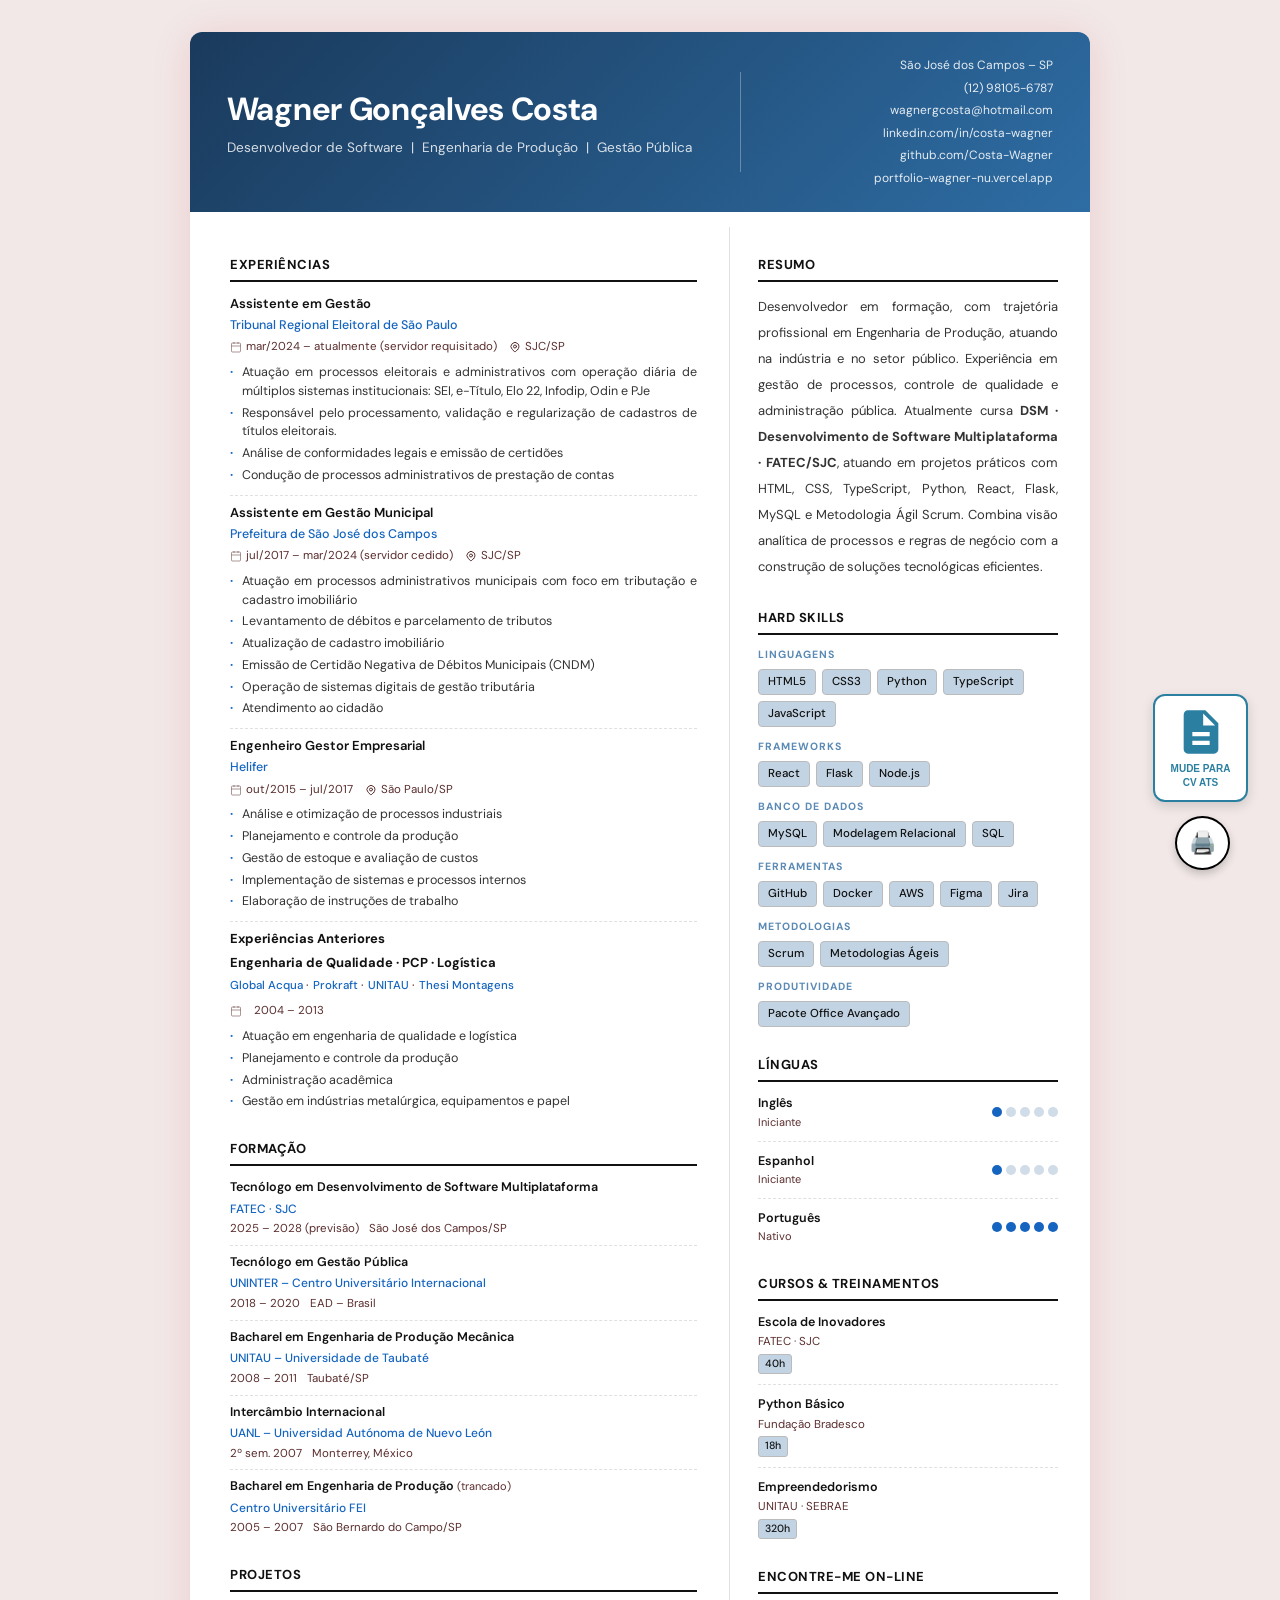
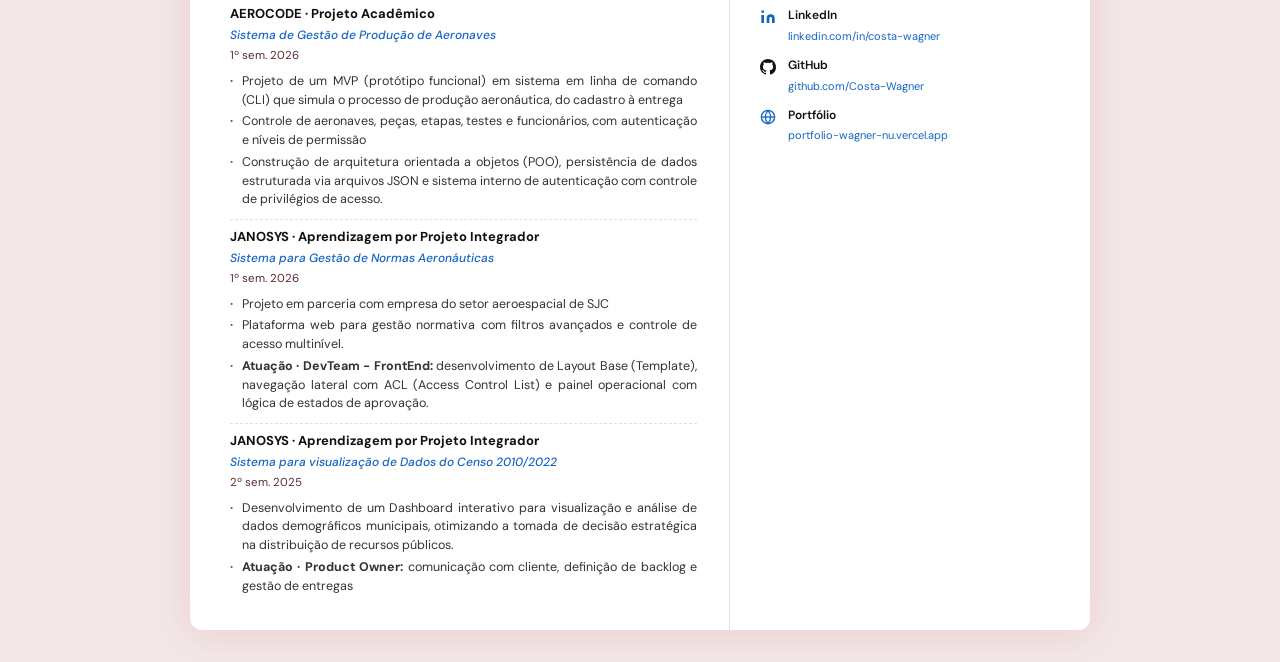
==== commit f1d004c2: "fix: ajustado responsividade para impressão do CV.Padrao." ====
--- a/index.html
+++ b/index.html
@@ -13,7 +13,7 @@
       --accent-dark: #0f4a9e;
       --text: #111111;
       --text-light: #333333;
-      --text-muted: #666666;
+      --text-muted: #5a2d2d;
       --border: #e0e0e0;
       --bg: #ffffff;
       --bg-subtle: #faf7f7;
@@ -569,7 +569,7 @@
       .page-break-top {
         break-before: page;
         page-break-before: always;
-        padding-top: 1.5cm;
+        padding-top: 0.8cm;
         display: block;
       }
 
